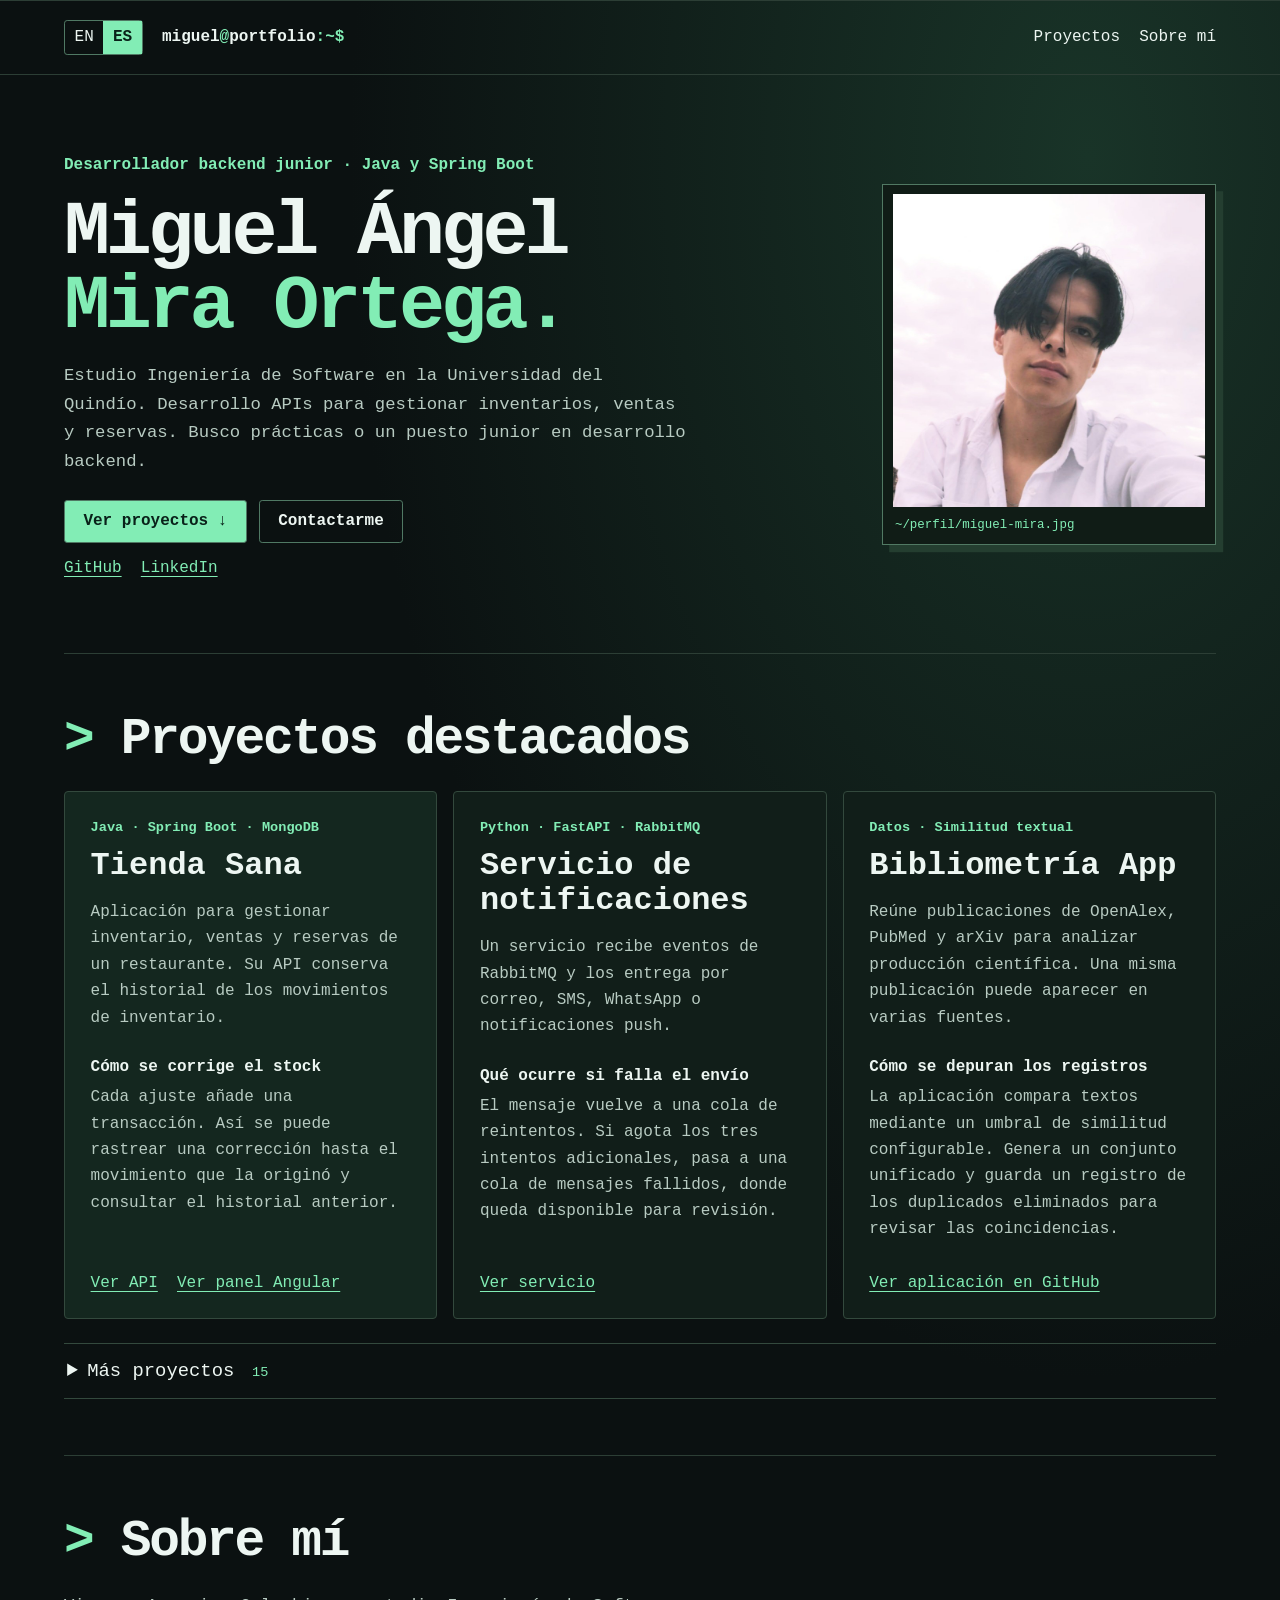
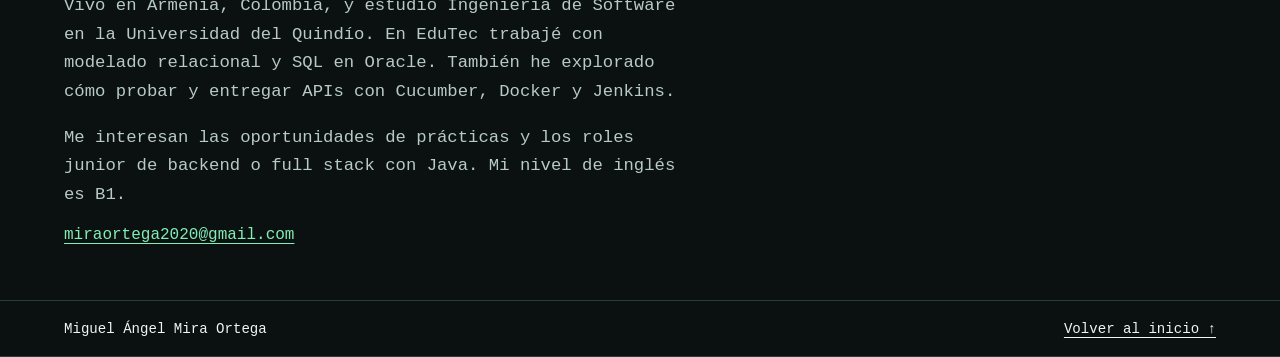
==== es.html @ e7c1d228 "Build a bilingual developer portfolio Replace the animated carousel site with responsive English and" ====
<!doctype html>
<html lang="es">
<head>
  <meta charset="utf-8">
  <meta name="viewport" content="width=device-width, initial-scale=1">
  <title>Miguel Ángel Mira Ortega | Backend Java</title>
  <meta name="description" content="Portafolio de Miguel Ángel Mira Ortega, estudiante de Ingeniería de Software en Armenia, Colombia. Proyectos de backend con Java y Spring Boot.">
  <link rel="stylesheet" href="css/app.css">
</head>
<body id="inicio">
  <a class="skip" href="#contenido">Saltar al contenido</a>
  <header><div class="bar">
    <nav class="language" aria-label="Idioma"><a href="index.html" lang="en" hreflang="en" aria-label="English">EN</a><a href="es.html" lang="es" hreflang="es" aria-label="Español" aria-current="page">ES</a></nav>
    <a class="signature" href="#inicio" aria-label="Miguel Ángel Mira Ortega, inicio">miguel<span>@</span>portfolio<span>:~$</span></a>
    <nav aria-label="Principal"><a href="#works">Proyectos</a><a href="#about">Sobre mí</a></nav>
  </div></header>
  <main id="contenido">
    <section class="intro" aria-labelledby="nombre">
      <div class="bio">
      <p class="role">Desarrollador backend junior · Java y Spring Boot</p>
      <h1 id="nombre">Miguel Ángel<br><em>Mira Ortega.</em></h1>
      <p class="lead">Estudio Ingeniería de Software en la Universidad del Quindío. Desarrollo APIs para gestionar inventarios, ventas y reservas. Busco prácticas o un puesto junior en desarrollo backend.</p>
      <div class="actions"><a class="button" href="#works">Ver proyectos ↓</a><a class="outline" href="mailto:miraortega2020@gmail.com">Contactarme</a></div>
      <div class="links"><a href="https://github.com/MiguelA05">GitHub</a><a href="https://www.linkedin.com/in/miguel-angel-mira-ortega-b57b71249/">LinkedIn</a></div>
      </div>
      <figure class="portrait">
        <img src="assets/miguel-mira.jpg" alt="Retrato de Miguel Ángel Mira Ortega" width="800" height="800" fetchpriority="high">
        <figcaption>~/perfil/miguel-mira.jpg</figcaption>
      </figure>
    </section>
    <section id="works" aria-labelledby="proyectos">
      <h2 id="proyectos">Proyectos destacados</h2>
      <div class="cases">
        <article><p class="stack">Java · Spring Boot · MongoDB</p>
          <h3>Tienda Sana</h3>
          <p>Aplicación para gestionar inventario, ventas y reservas de un restaurante. Su API conserva el historial de los movimientos de inventario.</p>
          <h4>Cómo se corrige el stock</h4>
          <p>Cada ajuste añade una transacción. Así se puede rastrear una corrección hasta el movimiento que la originó y consultar el historial anterior.</p>
          <div class="links"><a href="https://github.com/MiguelA05/tienda-sana-backend">Ver API</a><a href="https://github.com/MiguelA05/tienda-sana-frontend">Ver panel Angular</a></div>
        </article>
        <article><p class="stack">Python · FastAPI · RabbitMQ</p>
          <h3>Servicio de notificaciones</h3>
          <p>Un servicio recibe eventos de RabbitMQ y los entrega por correo, SMS, WhatsApp o notificaciones push.</p>
          <h4>Qué ocurre si falla el envío</h4>
          <p>El mensaje vuelve a una cola de reintentos. Si agota los tres intentos adicionales, pasa a una cola de mensajes fallidos, donde queda disponible para revisión.</p>
          <div class="links"><a href="https://github.com/MiguelA05/notifications-service-micro">Ver servicio</a></div>
        </article>
        <article><p class="stack">Datos · Similitud textual</p>
          <h3>Bibliometría App</h3>
          <p>Reúne publicaciones de OpenAlex, PubMed y arXiv para analizar producción científica. Una misma publicación puede aparecer en varias fuentes.</p>
          <h4>Cómo se depuran los registros</h4>
          <p>La aplicación compara textos mediante un umbral de similitud configurable. Genera un conjunto unificado y guarda un registro de los duplicados eliminados para revisar las coincidencias.</p>
          <div class="links"><a href="https://github.com/MiguelA05/bibliometria-app">Ver aplicación en GitHub</a></div>
        </article>
      </div>
      <details><summary>Más proyectos <small>15</small></summary>
        <ul class="archive">
          <li><a href="https://github.com/MiguelA05/trip-link">TripLink</a><p>Guía turística colaborativa para Android, desarrollada con Kotlin y Jetpack Compose.</p></li>
          <li><a href="https://github.com/MiguelA05/egglytics">Egglytics</a><p>Aplicación móvil para registrar producción, ventas e inventario de huevos, con uso sin conexión.</p></li>
          <li><a href="https://github.com/MiguelA05/edutec-oracle-app">EduTec</a><p>Proyecto de modelado y consultas de bases de datos en Oracle.</p></li>
          <li><a href="https://github.com/MiguelA05/netflix_data_analysis">Análisis de datos de Netflix</a><p>Notebook de Python para explorar, limpiar y visualizar datos del catálogo.</p></li>
          <li><a href="https://github.com/MiguelA05/patrones-backend">LaboraUQ</a><p>Backend para validar formularios mediante expresiones regulares.</p></li>
          <li><a href="https://github.com/MiguelA05/cliente-reto">Reto Micro</a><p>Sistema de microservicios con autenticación JWT, Keycloak y PostgreSQL.</p></li>
          <li><a href="https://github.com/MiguelA05/api-gateway-micro">API Gateway</a><p>Punto de entrada en Spring Boot que coordina servicios de seguridad y perfiles.</p></li>
          <li><a href="https://github.com/MiguelA05/automation-tests">Pruebas de automatización</a><p>Pruebas funcionales de API con Cucumber y reportes de resultados con Allure.</p></li>
          <li><a href="https://github.com/MiguelA05/cicdjenkins">CI/CD con Jenkins</a><p>Configuración de Jenkins como código y scripts de integración con SonarQube.</p></li>
          <li><a href="https://github.com/MiguelA05/observability">Observabilidad</a><p>Configuración de registros centralizados con Fluentd, Loki y Grafana.</p></li>
          <li><a href="https://github.com/MiguelA05/scripts-virtual-box">Scripts para VirtualBox</a><p>Colección de scripts para trabajar con VirtualBox.</p></li>
          <li><a href="https://github.com/MiguelA05/CentroImpresionMiguelMira2">Centro de impresión</a><p>Proyecto académico de un centro de impresión.</p></li>
          <li><a href="https://github.com/MiguelA05/algoritmos-ordenamiento-busqueda">Algoritmos de ordenamiento y búsqueda</a><p>Implementaciones de algoritmos de ordenamiento y búsqueda.</p></li>
          <li><a href="https://github.com/MiguelA05/reto-api-rest">Reto API REST</a><p>Ejercicio de desarrollo de una API REST.</p></li>
          <li><a href="https://github.com/MiguelA05/portfolio-miguel">Portafolio personal</a><p>Código fuente de este sitio web.</p></li>
        </ul>
      </details>
    </section>
    <section id="about"><h2>Sobre mí</h2>
      <p>Vivo en Armenia, Colombia, y estudio Ingeniería de Software en la Universidad del Quindío. En EduTec trabajé con modelado relacional y SQL en Oracle. También he explorado cómo probar y entregar APIs con Cucumber, Docker y Jenkins.</p>
      <p>Me interesan las oportunidades de prácticas y los roles junior de backend o full stack con Java. Mi nivel de inglés es B1.</p>
      <a class="email" href="mailto:miraortega2020@gmail.com">miraortega2020@gmail.com</a>
    </section>
  </main>
  <footer><div class="bar">Miguel Ángel Mira Ortega<a href="#inicio">Volver al inicio ↑</a></div></footer>
</body>
</html>
---- css/app.css ----
:root {
  color-scheme: dark;
  font-family: Consolas, "Liberation Mono", monospace;
  color: #edf6f2;
  background: #0b1111;
  --muted: #b8cbc2;
  --accent: #82edb5;
}
* { box-sizing: border-box; }
html { scroll-behavior: smooth; }
body {
  margin: 0;
  background: radial-gradient(ellipse at 85% 8%, #193428, transparent 48%), #0b1111;
}
main, .bar { width: min(76rem, 90%); margin-inline: auto; }
header, footer { border-block: 1px solid #2c3e35; }
.bar, nav, .actions, .links { display: flex; align-items: center; gap: 1.2rem; }
.bar { justify-content: space-between; padding-block: 1.2rem; }
a { color: inherit; text-underline-offset: .25em; }
a:hover { color: var(--accent); }
:focus-visible { outline: 3px solid #96f9c9; outline-offset: 4px; }
.skip { position: absolute; left: 1rem; top: -6rem; padding: 1rem; background: #152820; }
.skip:focus { top: .5rem; }
.signature { font-weight: 700; }
.signature span, em, .stack, .role { color: var(--accent); }
nav a, .signature, .button, .outline { text-decoration: none; }
.intro { padding-block: clamp(3rem, 6vw, 6rem); }
h1, h2, h3 { font-weight: 650; }
h1 { font-size: clamp(2.65rem, 6vw, 5.6rem); line-height: .97; letter-spacing: -.055em; margin: .23em 0; }
h2 { font-size: clamp(2.2rem, 4vw, 3.6rem); letter-spacing: -.045em; margin: 0 0 1.4rem; }
h3 { font-size: 2rem; line-height: 1.1; margin: .5rem 0; }
p { color: var(--muted); line-height: 1.65; }
.role, .stack { font-weight: 600; margin: 0; }
.lead, #about p { max-width: 60ch; font-size: 1.08rem; }
.actions { flex-wrap: wrap; gap: .75rem; margin: 1.5rem 0 1rem; }
.button, .outline { border-radius: .2rem; padding: .7rem 1.15rem; font-weight: 600; border: 1px solid #507964; }
.button { background: var(--accent); color: #092119; }
.button:hover { background: #acf8ce; color: #092119; }
.links { flex-wrap: wrap; color: var(--accent); }
#works, #about { padding-block: 3.5rem; border-top: 1px solid #2c3e35; }
.cases { display: grid; grid-template-columns: repeat(3, 1fr); gap: 1rem; }
article { display: flex; flex-direction: column; padding: clamp(1.15rem, 2vw, 2rem); border: 1px solid #33493d; border-radius: .25rem; background: #111e19; }
article:first-child { background: #14271f; }
.stack, small { font-size: .85rem; }
article p { margin: .5rem 0; }
h4 { margin: 1.2rem 0 0; }
article .links { margin-top: auto; padding-top: 1.5rem; }
details { margin-top: 1.5rem; border-block: 1px solid #33493d; }
summary { cursor: pointer; font-size: 1.18rem; padding: 1rem .2rem; }
small { color: var(--accent); margin-left: .4rem; }
.archive { display: grid; grid-template-columns: repeat(2, 1fr); gap: 1.25rem 3rem; list-style: none; padding: 0 0 1.2rem; }
.archive p { margin: .2rem 0; }
.email { color: var(--accent); overflow-wrap: anywhere; }
footer .bar { flex-wrap: wrap; font-size: .88rem; }
@media (max-width: 54rem) { .cases { grid-template-columns: 1fr; } }
@media (max-width: 40rem) { .archive { grid-template-columns: 1fr; } nav { gap: .75rem; } }
@media (prefers-reduced-motion: reduce) { html { scroll-behavior: auto; } }

.intro {
  display: grid;
  grid-template-columns: minmax(0, 1fr) minmax(13rem, 29%);
  align-items: center;
  gap: clamp(2rem, 6vw, 5rem);
}
h1 em { font-style: normal; }
h2::before { content: "> " / ""; color: var(--accent); }
.portrait {
  margin: 0;
  padding: .6rem;
  border: 1px solid #517963;
  background: #101c16;
  box-shadow: .45rem .45rem 0 #243e30;
}
.portrait img { display: block; width: 100%; height: auto; }
figcaption { color: var(--accent); padding: .7rem .15rem .1rem; font-size: .78rem; }
.archive li { border-inline-start: 2px solid #375541; padding-inline-start: .8rem; }
@media (max-width: 44rem) {
  .intro { grid-template-columns: 1fr; gap: 1.5rem; }
  .portrait { width: min(100%, 12rem); }
  header .bar { flex-wrap: wrap; gap: .6rem 1rem; }
}

.language { display: inline-flex; gap: 0; border: 1px solid #507964; border-radius: .2rem; }
.language a { padding: .45rem .6rem; }
.language a[aria-current="page"] { background: var(--accent); color: #092119; font-weight: bold; }
header .signature { margin-right: auto; }
@media (max-width: 40rem) {
  header nav:last-child { flex-basis: 100%; }
}
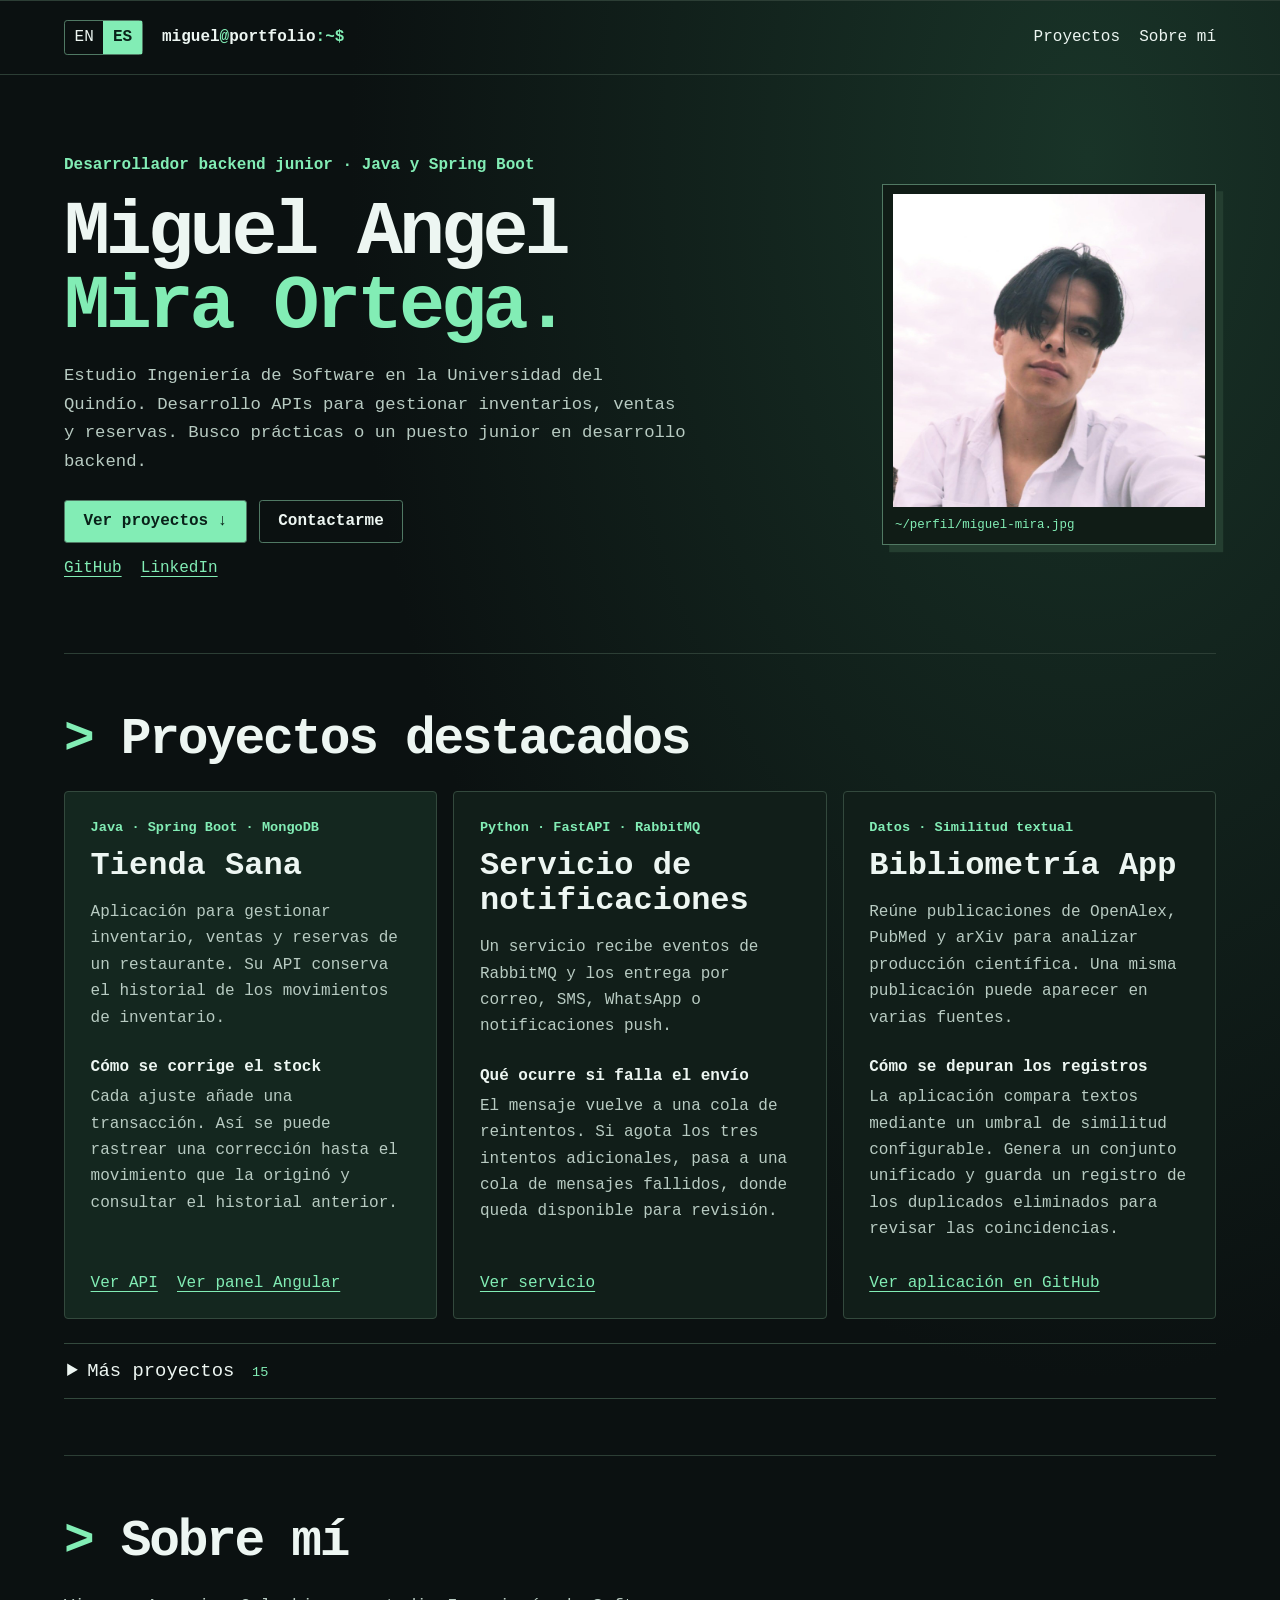
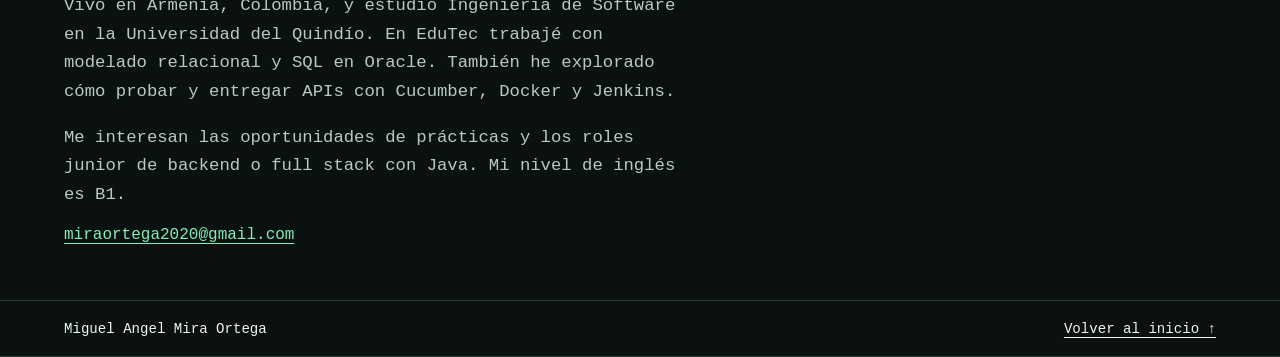
==== commit dd4e7a7e: "Remove accent from name on portfolio pages Use “Miguel Angel” consistently in the English and Spanis" ====
--- a/es.html
+++ b/es.html
@@ -3,28 +3,28 @@
 <head>
   <meta charset="utf-8">
   <meta name="viewport" content="width=device-width, initial-scale=1">
-  <title>Miguel Ángel Mira Ortega | Backend Java</title>
-  <meta name="description" content="Portafolio de Miguel Ángel Mira Ortega, estudiante de Ingeniería de Software en Armenia, Colombia. Proyectos de backend con Java y Spring Boot.">
+  <title>Miguel Angel Mira Ortega | Backend Java</title>
+  <meta name="description" content="Portafolio de Miguel Angel Mira Ortega, estudiante de Ingeniería de Software en Armenia, Colombia. Proyectos de backend con Java y Spring Boot.">
   <link rel="stylesheet" href="css/app.css">
 </head>
 <body id="inicio">
   <a class="skip" href="#contenido">Saltar al contenido</a>
   <header><div class="bar">
     <nav class="language" aria-label="Idioma"><a href="index.html" lang="en" hreflang="en" aria-label="English">EN</a><a href="es.html" lang="es" hreflang="es" aria-label="Español" aria-current="page">ES</a></nav>
-    <a class="signature" href="#inicio" aria-label="Miguel Ángel Mira Ortega, inicio">miguel<span>@</span>portfolio<span>:~$</span></a>
+    <a class="signature" href="#inicio" aria-label="Miguel Angel Mira Ortega, inicio">miguel<span>@</span>portfolio<span>:~$</span></a>
     <nav aria-label="Principal"><a href="#works">Proyectos</a><a href="#about">Sobre mí</a></nav>
   </div></header>
   <main id="contenido">
     <section class="intro" aria-labelledby="nombre">
       <div class="bio">
       <p class="role">Desarrollador backend junior · Java y Spring Boot</p>
-      <h1 id="nombre">Miguel Ángel<br><em>Mira Ortega.</em></h1>
+      <h1 id="nombre">Miguel Angel<br><em>Mira Ortega.</em></h1>
       <p class="lead">Estudio Ingeniería de Software en la Universidad del Quindío. Desarrollo APIs para gestionar inventarios, ventas y reservas. Busco prácticas o un puesto junior en desarrollo backend.</p>
       <div class="actions"><a class="button" href="#works">Ver proyectos ↓</a><a class="outline" href="mailto:miraortega2020@gmail.com">Contactarme</a></div>
       <div class="links"><a href="https://github.com/MiguelA05">GitHub</a><a href="https://www.linkedin.com/in/miguel-angel-mira-ortega-b57b71249/">LinkedIn</a></div>
       </div>
       <figure class="portrait">
-        <img src="assets/miguel-mira.jpg" alt="Retrato de Miguel Ángel Mira Ortega" width="800" height="800" fetchpriority="high">
+        <img src="assets/miguel-mira.jpg" alt="Retrato de Miguel Angel Mira Ortega" width="800" height="800" fetchpriority="high">
         <figcaption>~/perfil/miguel-mira.jpg</figcaption>
       </figure>
     </section>
@@ -79,6 +79,6 @@
       <a class="email" href="mailto:miraortega2020@gmail.com">miraortega2020@gmail.com</a>
     </section>
   </main>
-  <footer><div class="bar">Miguel Ángel Mira Ortega<a href="#inicio">Volver al inicio ↑</a></div></footer>
+  <footer><div class="bar">Miguel Angel Mira Ortega<a href="#inicio">Volver al inicio ↑</a></div></footer>
 </body>
 </html>
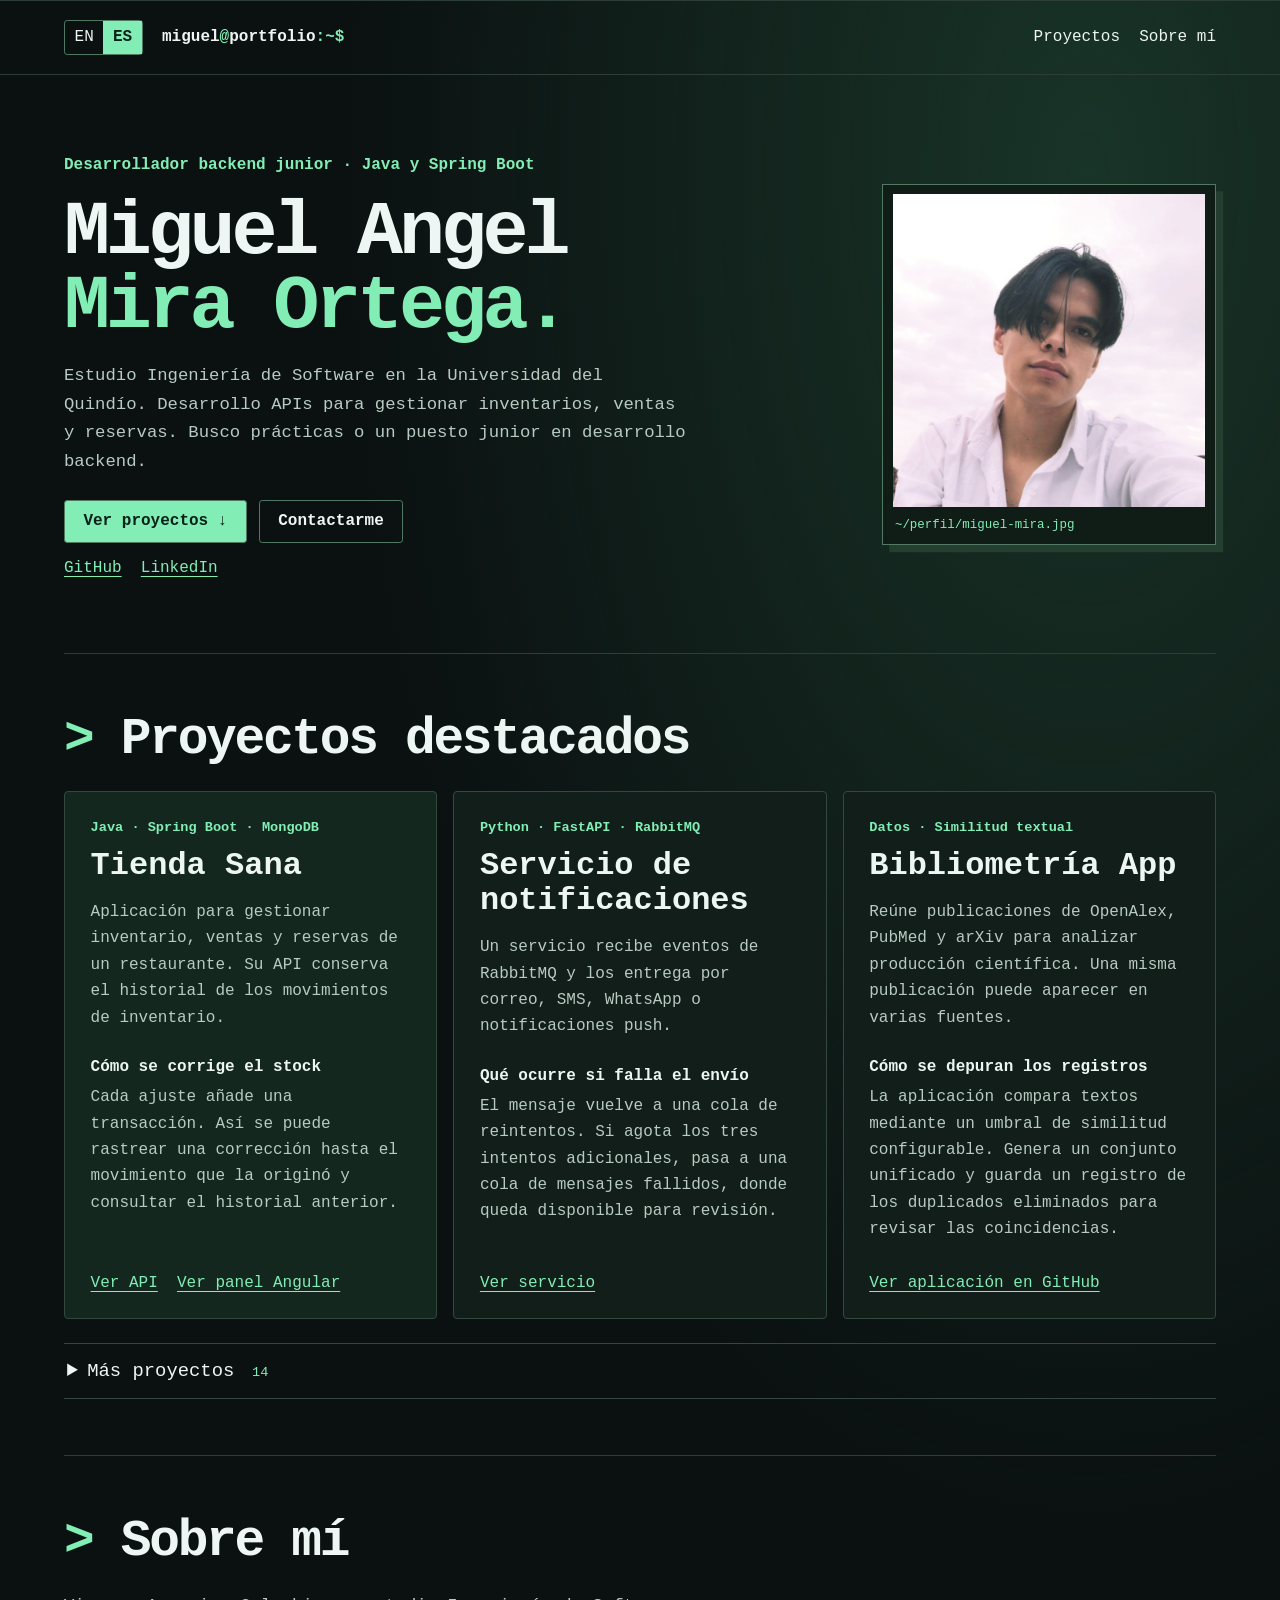
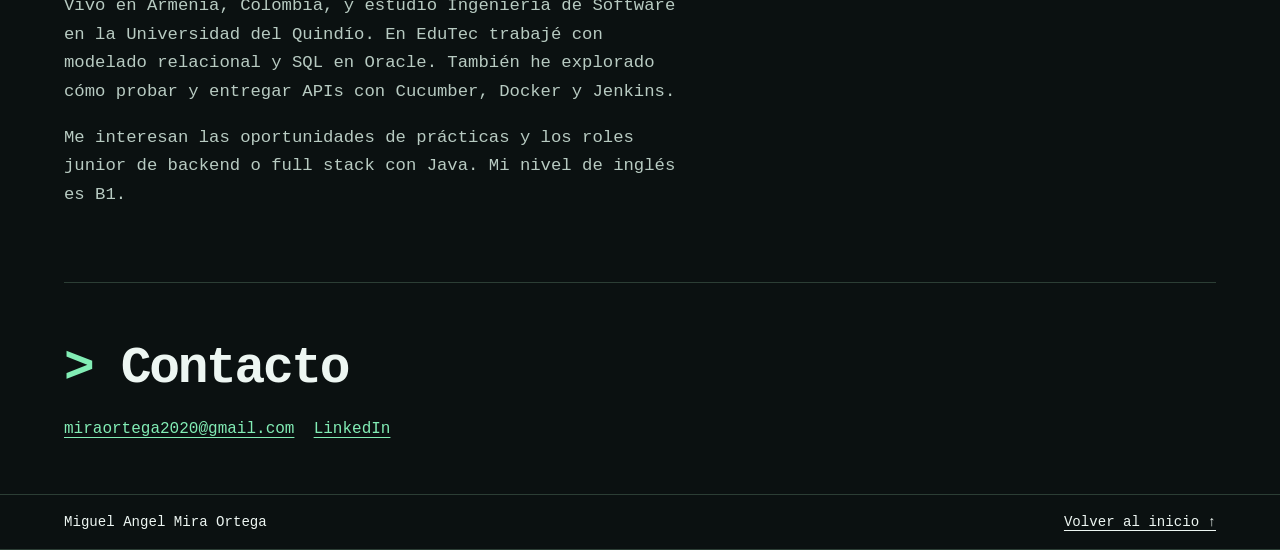
==== commit 30b730e1: "Corrige el acceso a contacto y actualiza los proyectos en ambos idiomas" ====
--- a/es.html
+++ b/es.html
@@ -20,7 +20,7 @@
       <p class="role">Desarrollador backend junior · Java y Spring Boot</p>
       <h1 id="nombre">Miguel Angel<br><em>Mira Ortega.</em></h1>
       <p class="lead">Estudio Ingeniería de Software en la Universidad del Quindío. Desarrollo APIs para gestionar inventarios, ventas y reservas. Busco prácticas o un puesto junior en desarrollo backend.</p>
-      <div class="actions"><a class="button" href="#works">Ver proyectos ↓</a><a class="outline" href="mailto:miraortega2020@gmail.com">Contactarme</a></div>
+      <div class="actions"><a class="button" href="#works">Ver proyectos ↓</a><a class="outline" href="#contact">Contactarme</a></div>
       <div class="links"><a href="https://github.com/MiguelA05">GitHub</a><a href="https://www.linkedin.com/in/miguel-angel-mira-ortega-b57b71249/">LinkedIn</a></div>
       </div>
       <figure class="portrait">
@@ -53,7 +53,7 @@
           <div class="links"><a href="https://github.com/MiguelA05/bibliometria-app">Ver aplicación en GitHub</a></div>
         </article>
       </div>
-      <details><summary>Más proyectos <small>15</small></summary>
+      <details><summary>Más proyectos <small>14</small></summary>
         <ul class="archive">
           <li><a href="https://github.com/MiguelA05/trip-link">TripLink</a><p>Guía turística colaborativa para Android, desarrollada con Kotlin y Jetpack Compose.</p></li>
           <li><a href="https://github.com/MiguelA05/egglytics">Egglytics</a><p>Aplicación móvil para registrar producción, ventas e inventario de huevos, con uso sin conexión.</p></li>
@@ -69,14 +69,16 @@
           <li><a href="https://github.com/MiguelA05/CentroImpresionMiguelMira2">Centro de impresión</a><p>Proyecto académico de un centro de impresión.</p></li>
           <li><a href="https://github.com/MiguelA05/algoritmos-ordenamiento-busqueda">Algoritmos de ordenamiento y búsqueda</a><p>Implementaciones de algoritmos de ordenamiento y búsqueda.</p></li>
           <li><a href="https://github.com/MiguelA05/reto-api-rest">Reto API REST</a><p>Ejercicio de desarrollo de una API REST.</p></li>
-          <li><a href="https://github.com/MiguelA05/portfolio-miguel">Portafolio personal</a><p>Código fuente de este sitio web.</p></li>
         </ul>
       </details>
     </section>
     <section id="about"><h2>Sobre mí</h2>
       <p>Vivo en Armenia, Colombia, y estudio Ingeniería de Software en la Universidad del Quindío. En EduTec trabajé con modelado relacional y SQL en Oracle. También he explorado cómo probar y entregar APIs con Cucumber, Docker y Jenkins.</p>
       <p>Me interesan las oportunidades de prácticas y los roles junior de backend o full stack con Java. Mi nivel de inglés es B1.</p>
-      <a class="email" href="mailto:miraortega2020@gmail.com">miraortega2020@gmail.com</a>
+    </section>
+    <section id="contact" tabindex="-1" aria-labelledby="contact-title">
+      <h2 id="contact-title">Contacto</h2>
+      <div class="links"><a class="email" href="mailto:miraortega2020@gmail.com">miraortega2020@gmail.com</a><a href="https://www.linkedin.com/in/miguel-angel-mira-ortega-b57b71249/">LinkedIn</a></div>
     </section>
   </main>
   <footer><div class="bar">Miguel Angel Mira Ortega<a href="#inicio">Volver al inicio ↑</a></div></footer>
--- a/css/app.css
+++ b/css/app.css
@@ -37,7 +37,7 @@
 .button { background: var(--accent); color: #092119; }
 .button:hover { background: #acf8ce; color: #092119; }
 .links { flex-wrap: wrap; color: var(--accent); }
-#works, #about { padding-block: 3.5rem; border-top: 1px solid #2c3e35; }
+#works, #about, #contact { padding-block: 3.5rem; border-top: 1px solid #2c3e35; }
 .cases { display: grid; grid-template-columns: repeat(3, 1fr); gap: 1rem; }
 article { display: flex; flex-direction: column; padding: clamp(1.15rem, 2vw, 2rem); border: 1px solid #33493d; border-radius: .25rem; background: #111e19; }
 article:first-child { background: #14271f; }
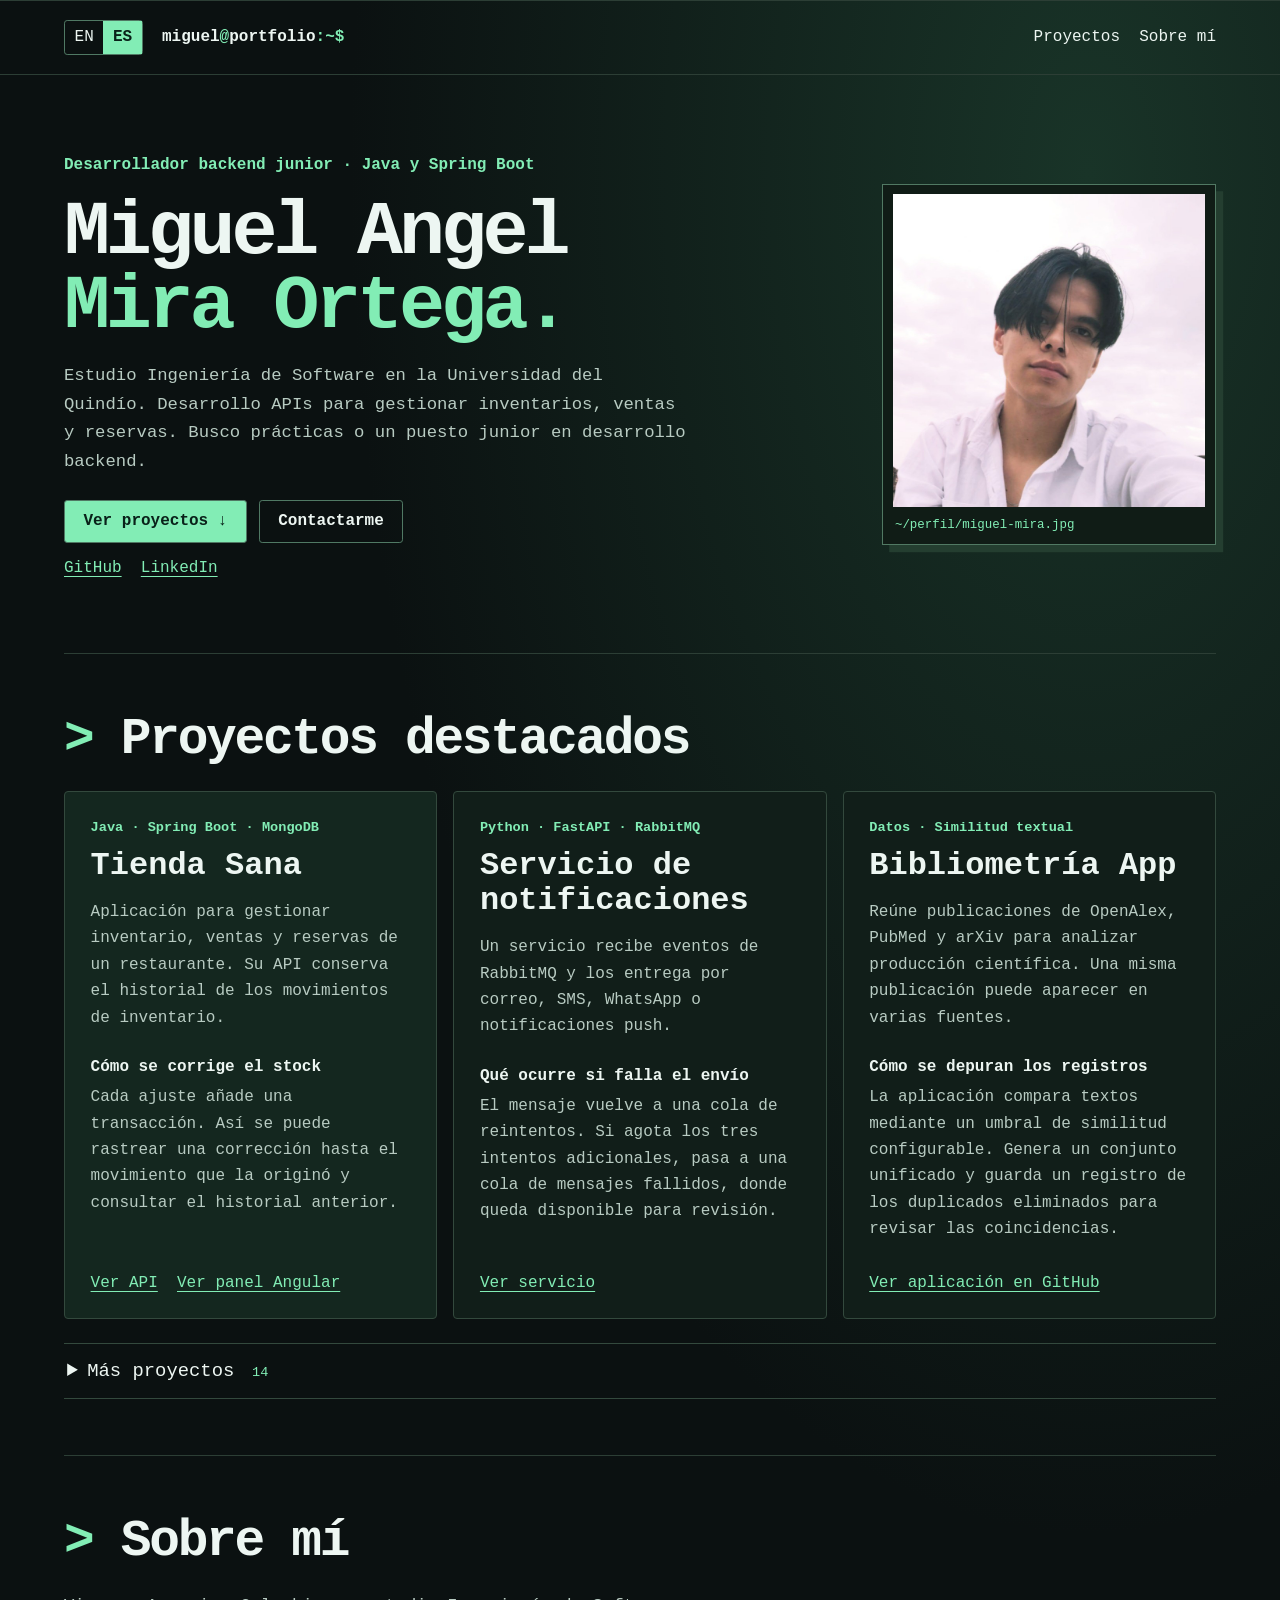
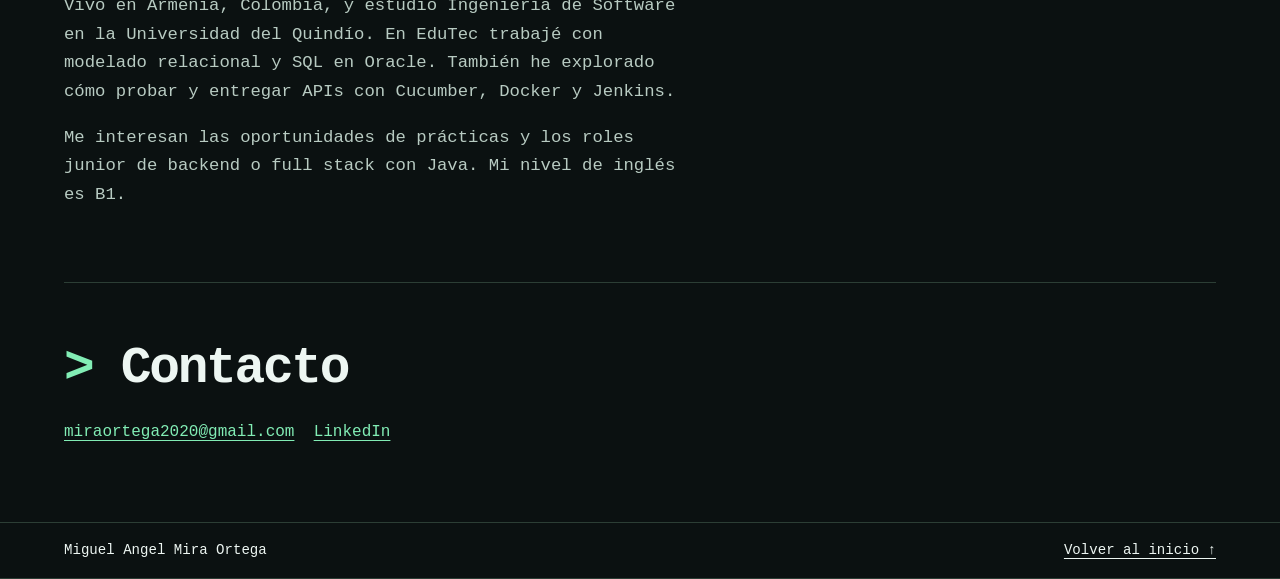
==== commit d4fc572c: "Improve contact section spacing Add responsive bottom padding and spacing between contact links, and" ====
--- a/es.html
+++ b/es.html
@@ -5,7 +5,7 @@
   <meta name="viewport" content="width=device-width, initial-scale=1">
   <title>Miguel Angel Mira Ortega | Backend Java</title>
   <meta name="description" content="Portafolio de Miguel Angel Mira Ortega, estudiante de Ingeniería de Software en Armenia, Colombia. Proyectos de backend con Java y Spring Boot.">
-  <link rel="stylesheet" href="css/app.css">
+  <link rel="stylesheet" href="css/app.css?v=contact-spacing-2">
 </head>
 <body id="inicio">
   <a class="skip" href="#contenido">Saltar al contenido</a>
--- a/css/app.css
+++ b/css/app.css
@@ -87,3 +87,6 @@
 @media (max-width: 40rem) {
   header nav:last-child { flex-basis: 100%; }
 }
+
+#contact { padding-block-end: clamp(3rem, 6vw, 5rem); }
+#contact .links { line-height: 1.6; row-gap: .75rem; }
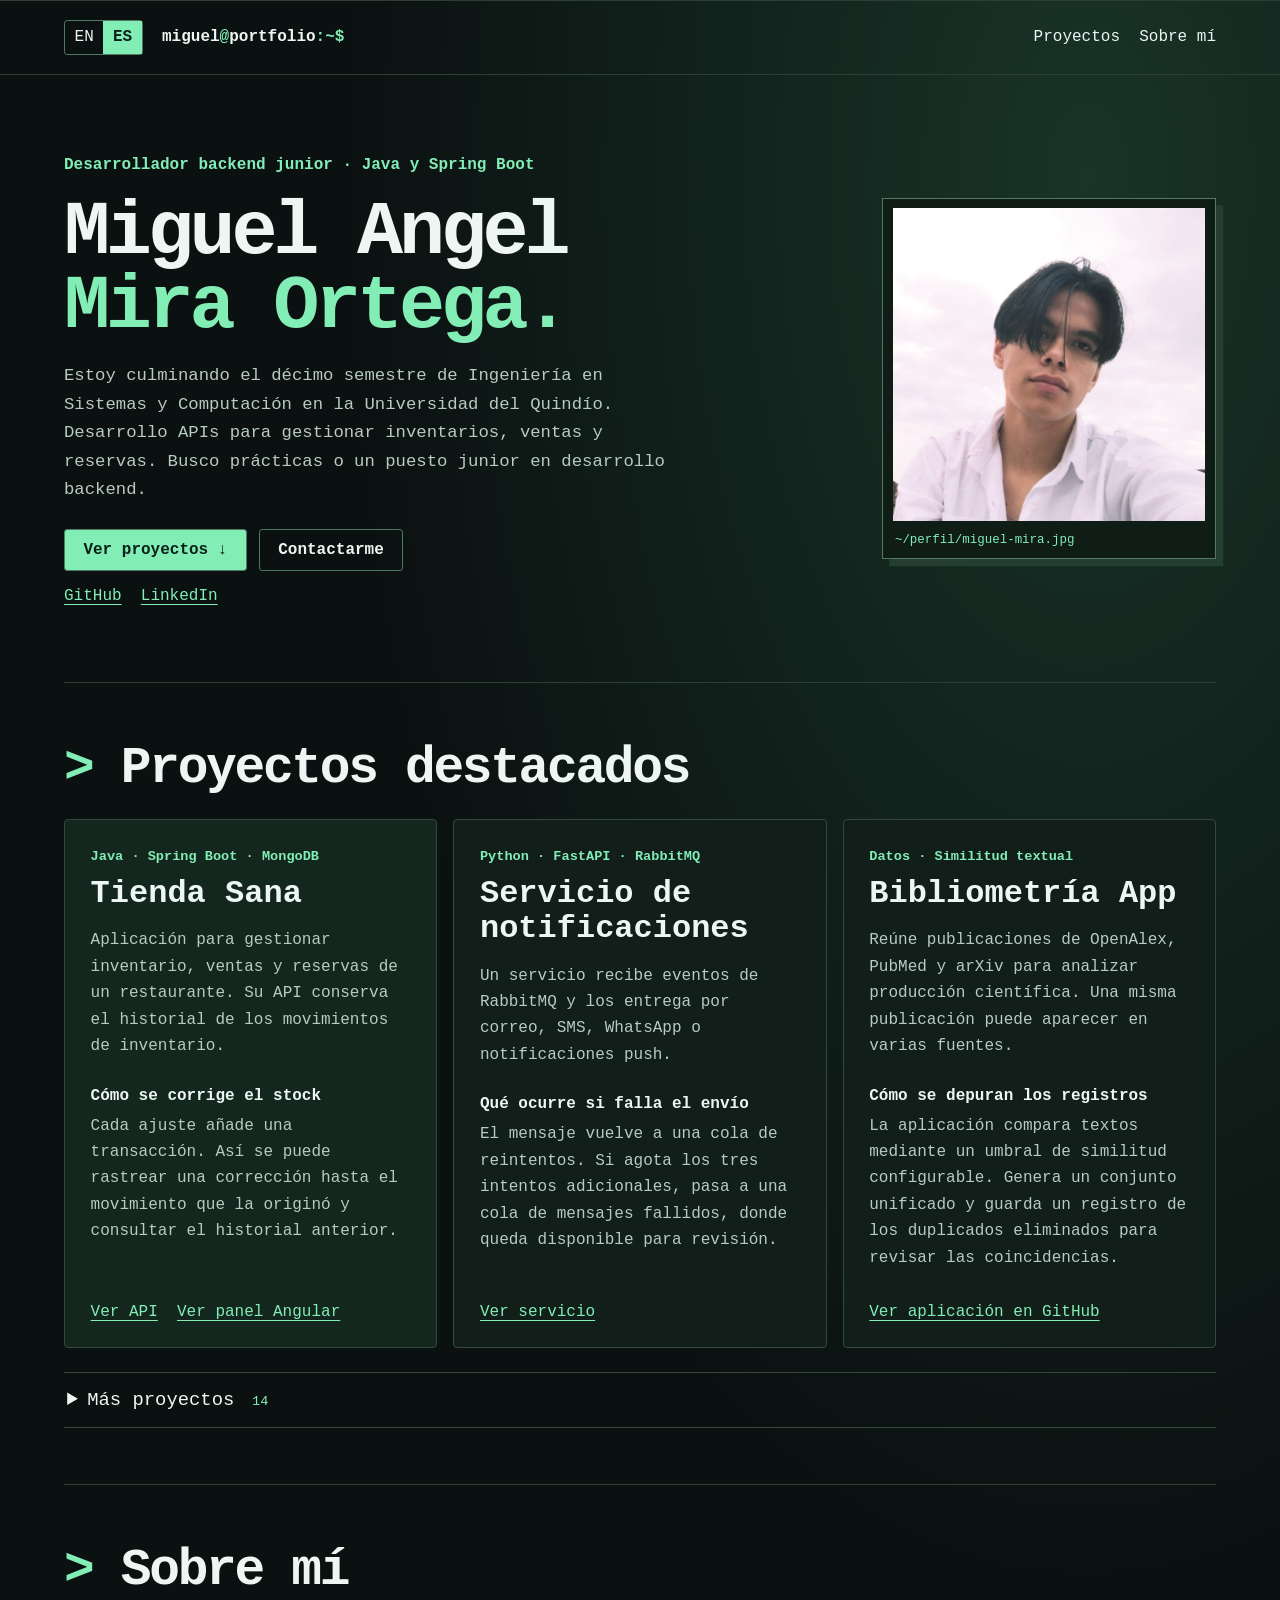
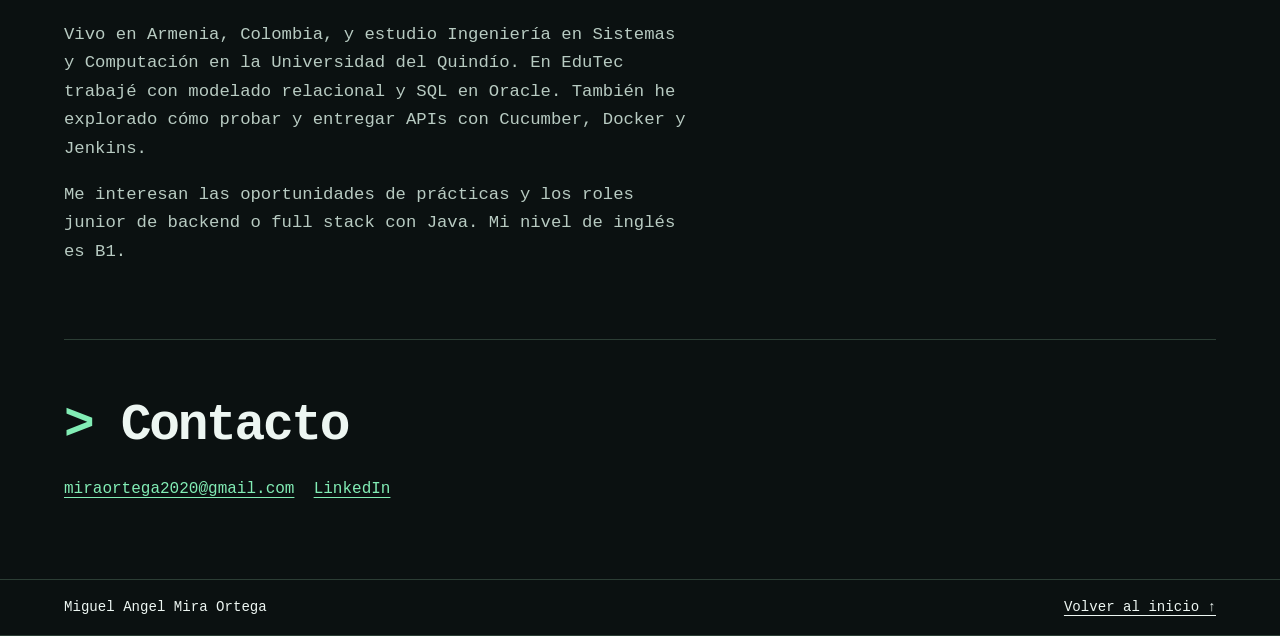
==== commit 172d139d: "Update degree and semester details Revise the English and Spanish portfolio pages to identify the Sy" ====
--- a/es.html
+++ b/es.html
@@ -4,7 +4,7 @@
   <meta charset="utf-8">
   <meta name="viewport" content="width=device-width, initial-scale=1">
   <title>Miguel Angel Mira Ortega | Backend Java</title>
-  <meta name="description" content="Portafolio de Miguel Angel Mira Ortega, estudiante de Ingeniería de Software en Armenia, Colombia. Proyectos de backend con Java y Spring Boot.">
+  <meta name="description" content="Portafolio de Miguel Angel Mira Ortega, estudiante de Ingeniería en Sistemas y Computación en Armenia, Colombia. Proyectos de backend con Java y Spring Boot.">
   <link rel="stylesheet" href="css/app.css?v=contact-spacing-2">
 </head>
 <body id="inicio">
@@ -19,7 +19,7 @@
       <div class="bio">
       <p class="role">Desarrollador backend junior · Java y Spring Boot</p>
       <h1 id="nombre">Miguel Angel<br><em>Mira Ortega.</em></h1>
-      <p class="lead">Estudio Ingeniería de Software en la Universidad del Quindío. Desarrollo APIs para gestionar inventarios, ventas y reservas. Busco prácticas o un puesto junior en desarrollo backend.</p>
+      <p class="lead">Estoy culminando el décimo semestre de Ingeniería en Sistemas y Computación en la Universidad del Quindío. Desarrollo APIs para gestionar inventarios, ventas y reservas. Busco prácticas o un puesto junior en desarrollo backend.</p>
       <div class="actions"><a class="button" href="#works">Ver proyectos ↓</a><a class="outline" href="#contact">Contactarme</a></div>
       <div class="links"><a href="https://github.com/MiguelA05">GitHub</a><a href="https://www.linkedin.com/in/miguel-angel-mira-ortega-b57b71249/">LinkedIn</a></div>
       </div>
@@ -73,7 +73,7 @@
       </details>
     </section>
     <section id="about"><h2>Sobre mí</h2>
-      <p>Vivo en Armenia, Colombia, y estudio Ingeniería de Software en la Universidad del Quindío. En EduTec trabajé con modelado relacional y SQL en Oracle. También he explorado cómo probar y entregar APIs con Cucumber, Docker y Jenkins.</p>
+      <p>Vivo en Armenia, Colombia, y estudio Ingeniería en Sistemas y Computación en la Universidad del Quindío. En EduTec trabajé con modelado relacional y SQL en Oracle. También he explorado cómo probar y entregar APIs con Cucumber, Docker y Jenkins.</p>
       <p>Me interesan las oportunidades de prácticas y los roles junior de backend o full stack con Java. Mi nivel de inglés es B1.</p>
     </section>
     <section id="contact" tabindex="-1" aria-labelledby="contact-title">
